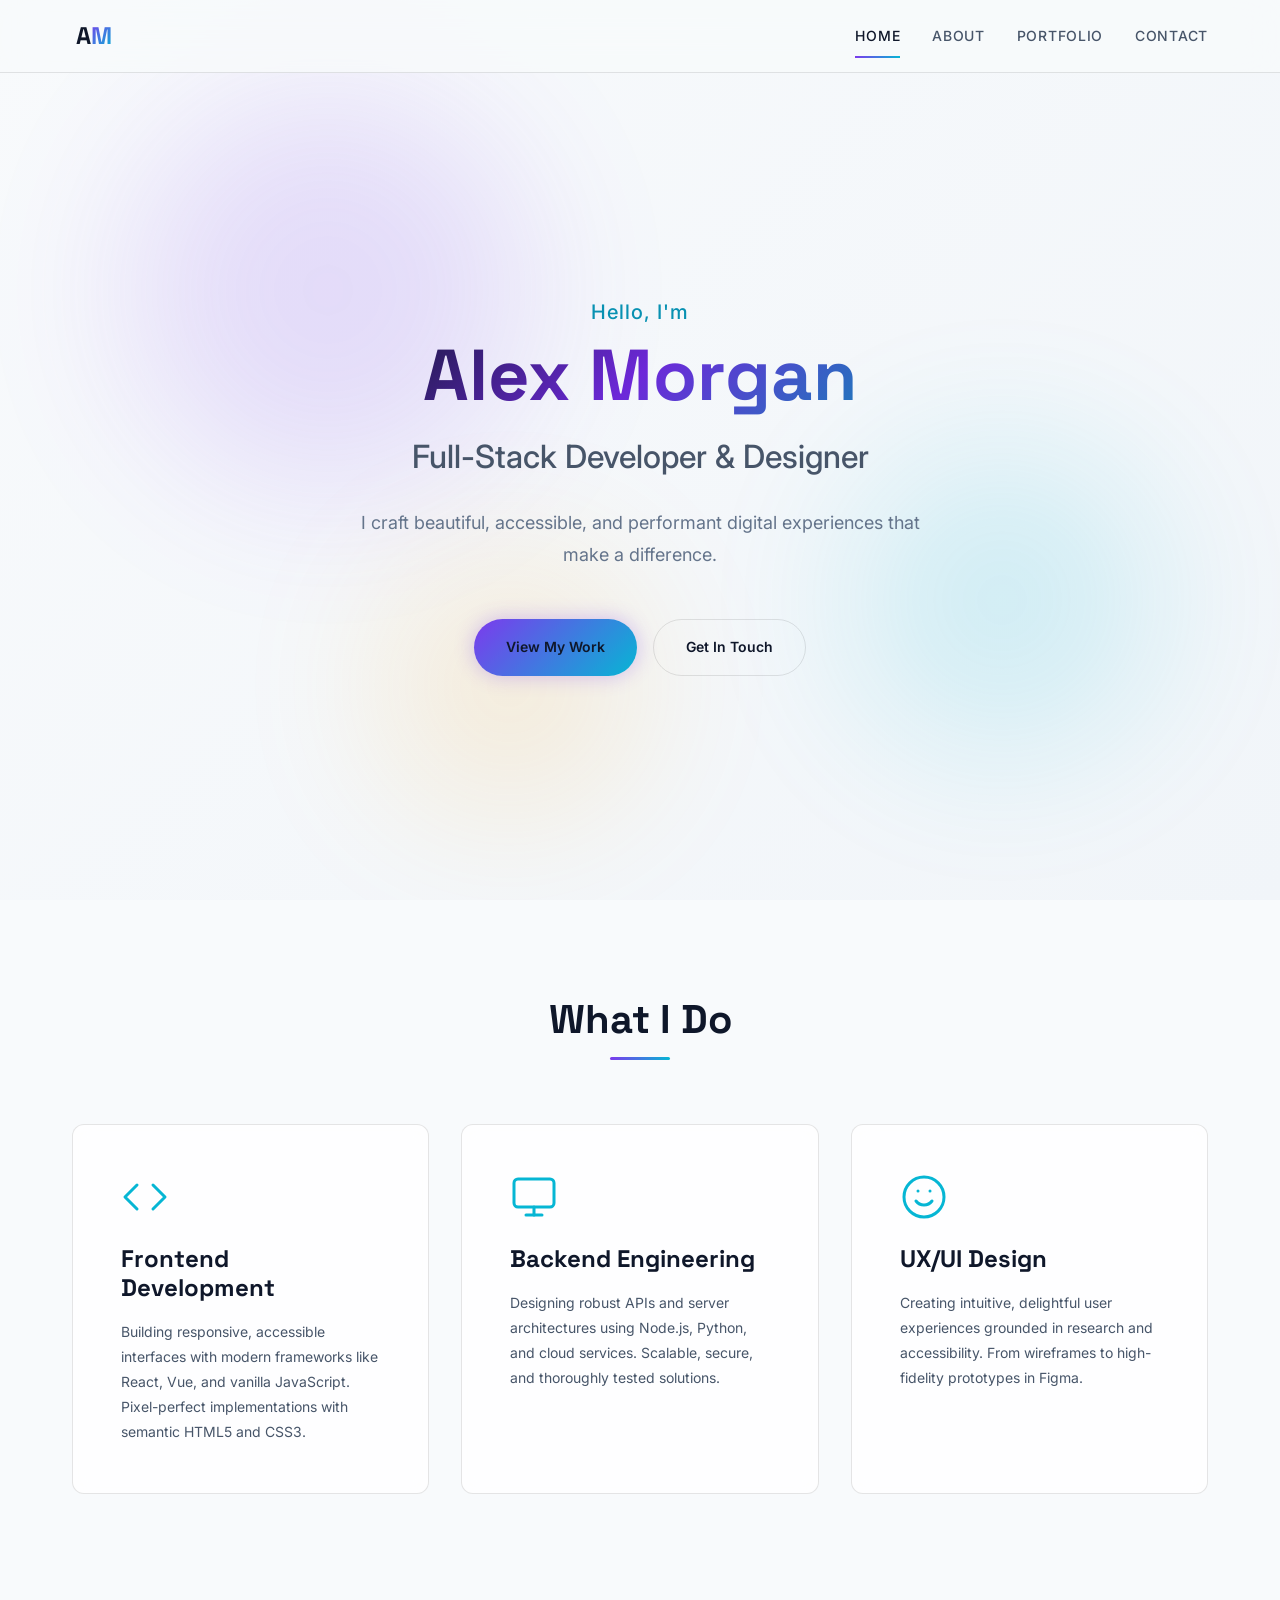
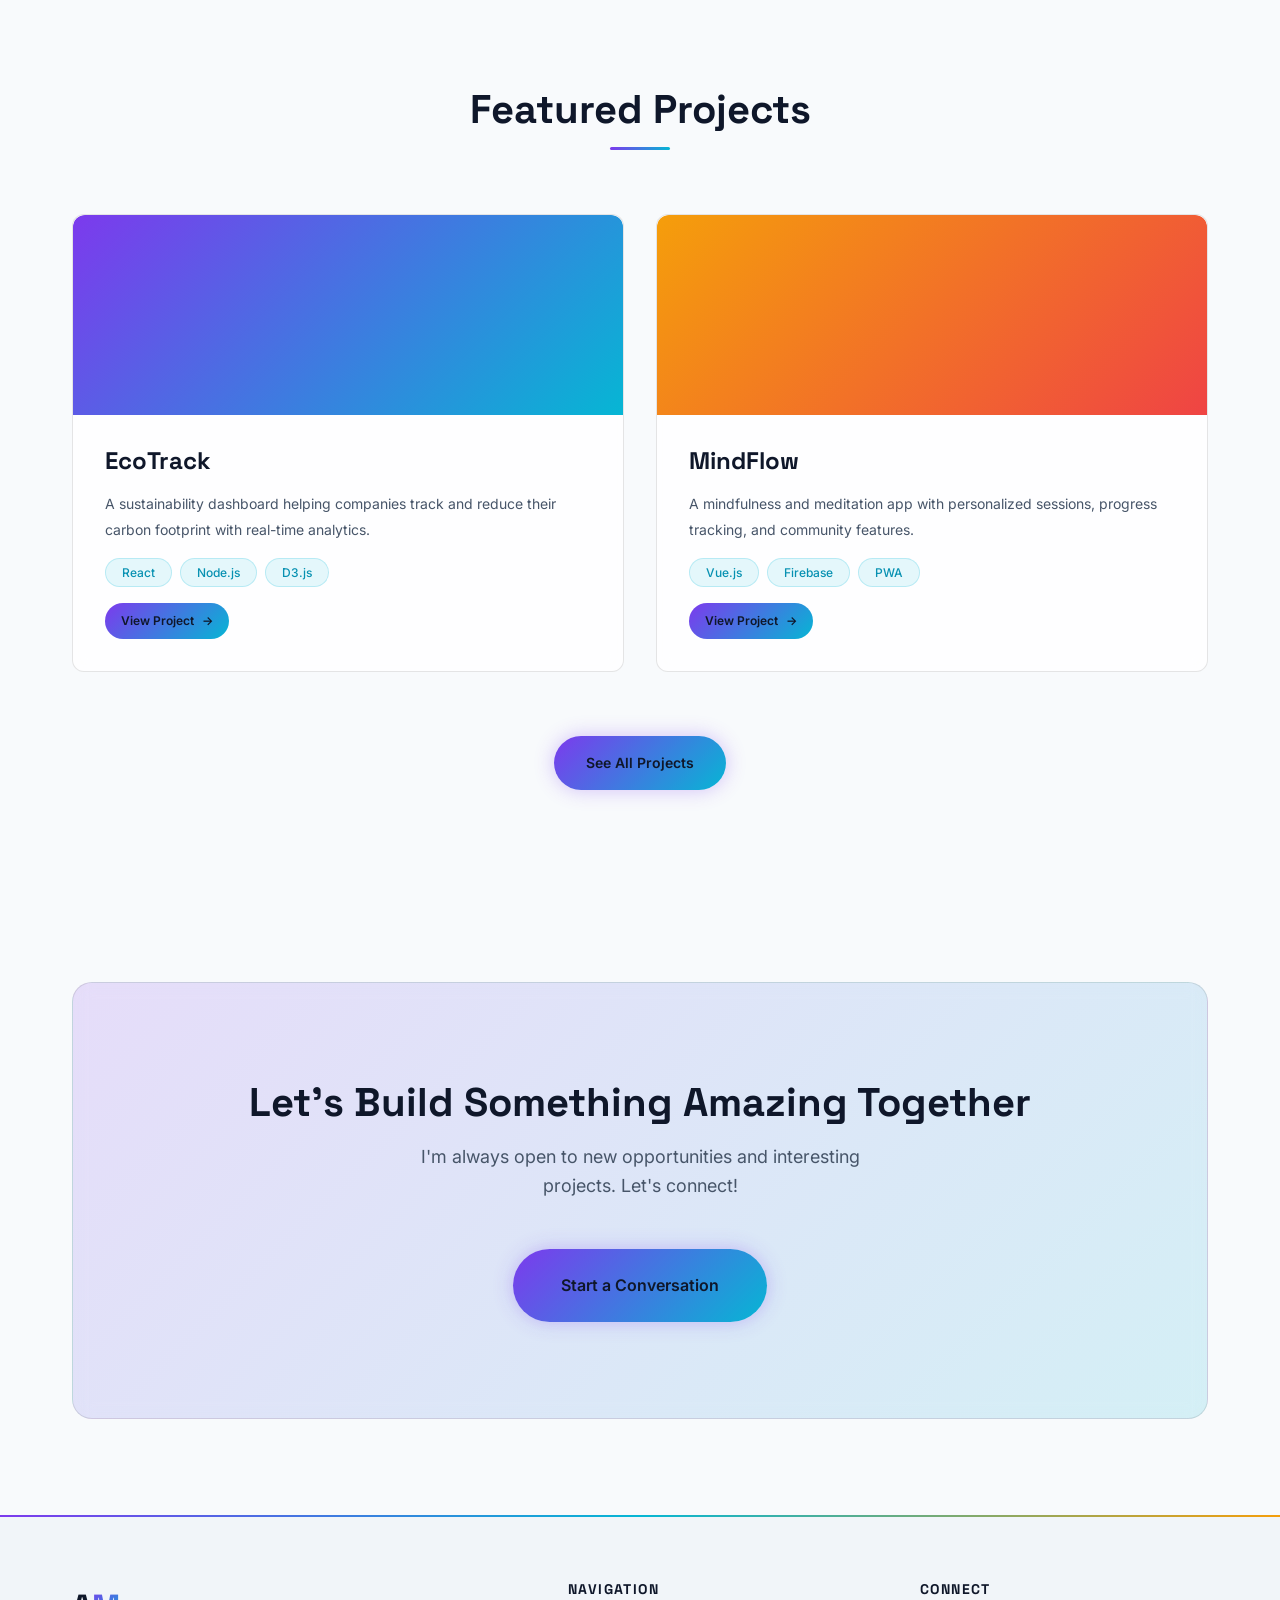
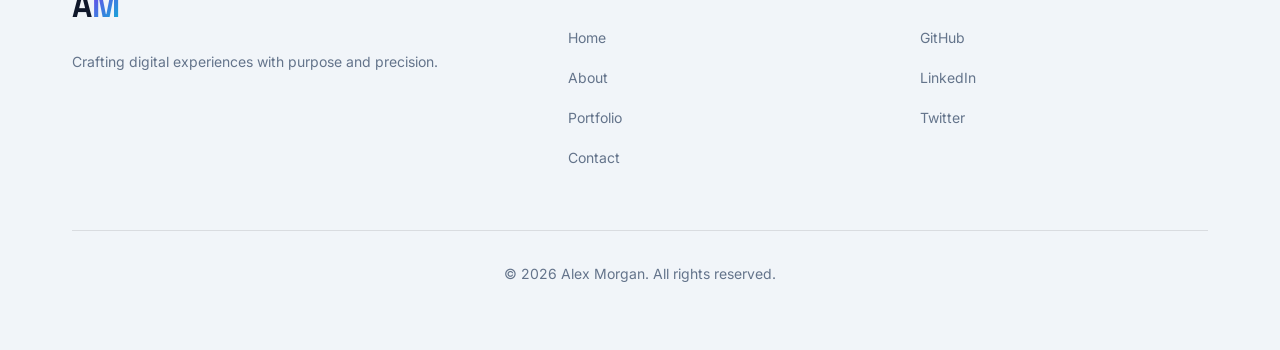
==== index.html @ b22d2638 "First commit" ====
<!DOCTYPE html>
<html lang="en">
<head>
  <meta charset="UTF-8">
  <meta name="viewport" content="width=device-width, initial-scale=1.0">
  <title>Alex Morgan | Full-Stack Developer &amp; Designer</title>
  <meta name="description" content="Portfolio of Alex Morgan, a full-stack developer and designer crafting beautiful, accessible digital experiences. View projects, skills, and get in touch.">
  <meta name="keywords" content="full-stack developer, web designer, frontend development, backend engineering, UX/UI design, React, Node.js, portfolio, accessible web development, Alex Morgan">
  <meta property="og:title" content="Alex Morgan | Full-Stack Developer &amp; Designer">
  <meta property="og:description" content="Portfolio of Alex Morgan, a full-stack developer and designer crafting beautiful, accessible digital experiences. View projects, skills, and get in touch.">
  <meta property="og:type" content="website">
  <meta property="og:url" content="https://alexmorgan.dev/">
  <meta property="og:image" content="https://alexmorgan.dev/assets/og-image.jpg">
  <meta name="twitter:card" content="summary_large_image">
  <meta name="twitter:title" content="Alex Morgan | Full-Stack Developer &amp; Designer">
  <meta name="twitter:description" content="Portfolio of Alex Morgan, a full-stack developer and designer crafting beautiful, accessible digital experiences. View projects, skills, and get in touch.">
  <meta name="twitter:image" content="https://alexmorgan.dev/assets/og-image.jpg">
  <link rel="canonical" href="https://alexmorgan.dev/">
  <meta name="theme-color" content="#0a0e27">
  <link rel="stylesheet" href="styles.css">
  <link rel="preconnect" href="https://fonts.googleapis.com">
  <link rel="preconnect" href="https://fonts.gstatic.com" crossorigin>
  <link href="https://fonts.googleapis.com/css2?family=Inter:wght@400;500;600;700&family=Space+Grotesk:wght@500;600;700&display=swap" rel="stylesheet">
</head>
<body>
  <!-- Skip Navigation Link -->
  <a href="#main-content" class="skip-link">Skip to main content</a>

  <!-- Header with Navigation -->
  <header role="banner">
    <div class="container header-inner">
      <a href="index.html" class="logo" aria-label="Alex Morgan - Home">
        <span class="logo-text">A<span class="logo-accent">M</span></span>
      </a>
      
      <!-- Mobile menu button -->
      <button class="nav-toggle" aria-expanded="false" aria-controls="primary-nav" aria-label="Toggle navigation menu">
        <span class="hamburger-line"></span>
        <span class="hamburger-line"></span>
        <span class="hamburger-line"></span>
      </button>

      <nav id="primary-nav" aria-label="Primary navigation">
        <ul class="nav-list" role="list">
          <li><a href="index.html" class="nav-link" aria-current="page">Home</a></li>
          <li><a href="about.html" class="nav-link">About</a></li>
          <li><a href="portfolio.html" class="nav-link">Portfolio</a></li>
          <li><a href="contact.html" class="nav-link">Contact</a></li>
        </ul>
      </nav>
    </div>
  </header>

  <main id="main-content">
    <!-- Hero Section -->
    <section class="hero" aria-labelledby="hero-heading">
      <div class="hero-bg">
        <div class="orb orb-1" aria-hidden="true"></div>
        <div class="orb orb-2" aria-hidden="true"></div>
        <div class="orb orb-3" aria-hidden="true"></div>
      </div>
      <div class="container hero-content">
        <p class="hero-greeting animate-on-scroll">Hello, I'm</p>
        <h1 id="hero-heading" class="hero-title animate-on-scroll">Alex Morgan</h1>
        <p class="hero-subtitle animate-on-scroll">Full-Stack Developer <span aria-hidden="true">&amp;</span><span class="visually-hidden">and</span> Designer</p>
        <p class="hero-description animate-on-scroll">I craft beautiful, accessible, and performant digital experiences that make a difference.</p>
        <div class="hero-cta animate-on-scroll">
          <a href="portfolio.html" class="btn btn-primary">View My Work</a>
          <a href="contact.html" class="btn btn-secondary">Get In Touch</a>
        </div>
      </div>
    </section>

    <!-- Featured Skills Section -->
    <section class="section section-skills" aria-labelledby="skills-heading">
      <div class="container">
        <h2 id="skills-heading" class="section-heading animate-on-scroll">What I Do</h2>
        <div class="card-grid">
          <article class="card animate-on-scroll" tabindex="0">
            <div class="card-icon" aria-hidden="true">
              <svg xmlns="http://www.w3.org/2000/svg" width="48" height="48" viewBox="0 0 24 24" fill="none" stroke="currentColor" stroke-width="1.5" stroke-linecap="round" stroke-linejoin="round" aria-hidden="true" focusable="false"><polyline points="16 18 22 12 16 6"></polyline><polyline points="8 6 2 12 8 18"></polyline></svg>
            </div>
            <h3 class="card-title">Frontend Development</h3>
            <p class="card-text">Building responsive, accessible interfaces with modern frameworks like React, Vue, and vanilla JavaScript. Pixel-perfect implementations with semantic HTML5 and CSS3.</p>
          </article>
          <article class="card animate-on-scroll" tabindex="0">
            <div class="card-icon" aria-hidden="true">
              <svg xmlns="http://www.w3.org/2000/svg" width="48" height="48" viewBox="0 0 24 24" fill="none" stroke="currentColor" stroke-width="1.5" stroke-linecap="round" stroke-linejoin="round" aria-hidden="true" focusable="false"><rect x="2" y="3" width="20" height="14" rx="2" ry="2"></rect><line x1="8" y1="21" x2="16" y2="21"></line><line x1="12" y1="17" x2="12" y2="21"></line></svg>
            </div>
            <h3 class="card-title">Backend Engineering</h3>
            <p class="card-text">Designing robust APIs and server architectures using Node.js, Python, and cloud services. Scalable, secure, and thoroughly tested solutions.</p>
          </article>
          <article class="card animate-on-scroll" tabindex="0">
            <div class="card-icon" aria-hidden="true">
              <svg xmlns="http://www.w3.org/2000/svg" width="48" height="48" viewBox="0 0 24 24" fill="none" stroke="currentColor" stroke-width="1.5" stroke-linecap="round" stroke-linejoin="round" aria-hidden="true" focusable="false"><circle cx="12" cy="12" r="10"></circle><path d="M8 14s1.5 2 4 2 4-2 4-2"></path><line x1="9" y1="9" x2="9.01" y2="9"></line><line x1="15" y1="9" x2="15.01" y2="9"></line></svg>
            </div>
            <h3 class="card-title">UX/UI Design</h3>
            <p class="card-text">Creating intuitive, delightful user experiences grounded in research and accessibility. From wireframes to high-fidelity prototypes in Figma.</p>
          </article>
        </div>
      </div>
    </section>

    <!-- Featured Projects Section -->
    <section class="section section-featured" aria-labelledby="featured-heading">
      <div class="container">
        <h2 id="featured-heading" class="section-heading animate-on-scroll">Featured Projects</h2>
        <div class="card-grid">
          <article class="card project-card animate-on-scroll">
            <div class="project-image" style="background: linear-gradient(135deg, #7c3aed 0%, #06b6d4 100%); height: 200px; border-radius: 12px 12px 0 0;" role="img" aria-label="EcoTrack application dashboard preview"></div>
            <div class="card-body">
              <h3 class="card-title">EcoTrack</h3>
              <p class="card-text">A sustainability dashboard helping companies track and reduce their carbon footprint with real-time analytics.</p>
              <div class="project-tags" aria-label="Technologies used">
                <span class="tag">React</span>
                <span class="tag">Node.js</span>
                <span class="tag">D3.js</span>
              </div>
              <a href="portfolio.html" class="btn btn-small">View Project <span aria-hidden="true">→</span></a>
            </div>
          </article>
          <article class="card project-card animate-on-scroll">
            <div class="project-image" style="background: linear-gradient(135deg, #f59e0b 0%, #ef4444 100%); height: 200px; border-radius: 12px 12px 0 0;" role="img" aria-label="MindFlow application meditation screen preview"></div>
            <div class="card-body">
              <h3 class="card-title">MindFlow</h3>
              <p class="card-text">A mindfulness and meditation app with personalized sessions, progress tracking, and community features.</p>
              <div class="project-tags" aria-label="Technologies used">
                <span class="tag">Vue.js</span>
                <span class="tag">Firebase</span>
                <span class="tag">PWA</span>
              </div>
              <a href="portfolio.html" class="btn btn-small">View Project <span aria-hidden="true">→</span></a>
            </div>
          </article>
        </div>
        <div class="section-cta animate-on-scroll">
          <a href="portfolio.html" class="btn btn-primary">See All Projects</a>
        </div>
      </div>
    </section>

    <!-- CTA Section -->
    <section class="section section-cta-block" aria-labelledby="cta-heading">
      <div class="container">
        <div class="cta-card animate-on-scroll">
          <h2 id="cta-heading">Let's Build Something Amazing Together</h2>
          <p>I'm always open to new opportunities and interesting projects. Let's connect!</p>
          <a href="contact.html" class="btn btn-primary btn-large">Start a Conversation</a>
        </div>
      </div>
    </section>
  </main>

  <!-- Footer -->
  <footer role="contentinfo">
    <div class="container footer-inner">
      <div class="footer-grid">
        <div class="footer-col">
          <p class="footer-logo">A<span class="logo-accent">M</span></p>
          <p class="footer-tagline">Crafting digital experiences with purpose and precision.</p>
        </div>
        <div class="footer-col">
          <h3 class="footer-heading">Navigation</h3>
          <nav aria-label="Footer navigation">
            <ul class="footer-links" role="list">
              <li><a href="index.html">Home</a></li>
              <li><a href="about.html">About</a></li>
              <li><a href="portfolio.html">Portfolio</a></li>
              <li><a href="contact.html">Contact</a></li>
            </ul>
          </nav>
        </div>
        <div class="footer-col">
          <h3 class="footer-heading">Connect</h3>
          <ul class="social-links" role="list">
            <li><a href="https://github.com" aria-label="GitHub profile" class="social-link">GitHub</a></li>
            <li><a href="https://linkedin.com" aria-label="LinkedIn profile" class="social-link">LinkedIn</a></li>
            <li><a href="https://twitter.com" aria-label="Twitter profile" class="social-link">Twitter</a></li>
          </ul>
        </div>
      </div>
      <div class="footer-bottom">
        <p>&copy; <time datetime="2026">2026</time> Alex Morgan. All rights reserved.</p>
      </div>
    </div>
  </footer>

  <!-- Back to Top -->
  <button class="back-to-top" aria-label="Back to top" hidden>
    <svg xmlns="http://www.w3.org/2000/svg" width="24" height="24" viewBox="0 0 24 24" fill="none" stroke="currentColor" stroke-width="2" stroke-linecap="round" stroke-linejoin="round" aria-hidden="true" focusable="false"><polyline points="18 15 12 9 6 15"></polyline></svg>
  </button>

  <!-- Live Region for Announcements -->
  <div aria-live="polite" aria-atomic="true" class="visually-hidden" id="announcer"></div>

  <script src="main.js"></script>
</body>
</html>
---- styles.css ----
/* ============================================
   DESIGN SYSTEM - CSS Custom Properties
   ============================================ */
:root {
  /* Colors */
  --color-bg-primary: #0a0e27;
  --color-bg-secondary: #0f1336;
  --color-bg-tertiary: #141940;
  --color-bg-card: rgba(255, 255, 255, 0.05);
  --color-bg-card-hover: rgba(255, 255, 255, 0.08);
  --color-border: rgba(255, 255, 255, 0.1);
  --color-border-hover: rgba(124, 58, 237, 0.5);

  --color-primary: #7c3aed;
  --color-primary-light: #a78bfa;
  --color-accent: #06b6d4;
  --color-accent-light: #22d3ee;
  --color-highlight: #f59e0b;
  --color-highlight-light: #fbbf24;
  --color-success: #10b981;
  --color-error: #ef4444;

  --color-text-primary: #f1f5f9;
  --color-text-secondary: #cbd5e1;
  --color-text-muted: #94a3b8;
  --color-text-heading: #ffffff;

  /* Typography */
  --font-body: 'Inter', -apple-system, BlinkMacSystemFont, 'Segoe UI', sans-serif;
  --font-heading: 'Space Grotesk', 'Inter', sans-serif;

  --fs-xs: 0.75rem;
  --fs-sm: 0.875rem;
  --fs-base: 1rem;
  --fs-md: 1.125rem;
  --fs-lg: 1.25rem;
  --fs-xl: 1.5rem;
  --fs-2xl: 2rem;
  --fs-3xl: 2.5rem;
  --fs-4xl: 3.5rem;
  --fs-5xl: 4.5rem;

  --fw-regular: 400;
  --fw-medium: 500;
  --fw-semibold: 600;
  --fw-bold: 700;

  --lh-tight: 1.2;
  --lh-normal: 1.6;
  --lh-relaxed: 1.8;

  /* Spacing */
  --space-xs: 0.25rem;
  --space-sm: 0.5rem;
  --space-md: 1rem;
  --space-lg: 1.5rem;
  --space-xl: 2rem;
  --space-2xl: 3rem;
  --space-3xl: 4rem;
  --space-4xl: 6rem;

  /* Border Radius */
  --radius-sm: 6px;
  --radius-md: 12px;
  --radius-lg: 20px;
  --radius-full: 9999px;

  /* Shadows */
  --shadow-sm: 0 2px 8px rgba(0, 0, 0, 0.2);
  --shadow-md: 0 4px 16px rgba(0, 0, 0, 0.3);
  --shadow-lg: 0 8px 32px rgba(0, 0, 0, 0.4);
  --shadow-glow-primary: 0 0 20px rgba(124, 58, 237, 0.3);
  --shadow-glow-accent: 0 0 20px rgba(6, 182, 212, 0.3);

  /* Transitions */
  --transition-fast: 150ms ease;
  --transition-base: 300ms ease;
  --transition-slow: 500ms ease;

  /* Z-index */
  --z-header: 100;
  --z-overlay: 200;
  --z-modal: 300;
  --z-skip: 9999;
}

/* ============================================
   RESET & BASE
   ============================================ */
*,
*::before,
*::after {
  box-sizing: border-box;
  margin: 0;
  padding: 0;
}

html {
  scroll-behavior: smooth;
  -webkit-text-size-adjust: 100%;
  font-size: 16px;
}

body {
  font-family: var(--font-body);
  font-size: var(--fs-base);
  font-weight: var(--fw-regular);
  line-height: var(--lh-normal);
  color: var(--color-text-primary);
  background-color: var(--color-bg-primary);
  -webkit-font-smoothing: antialiased;
  -moz-osx-font-smoothing: grayscale;
  overflow-x: hidden;
}

::selection {
  background-color: var(--color-primary);
  color: var(--color-text-heading);
}

img,
svg {
  display: block;
  max-width: 100%;
}

a {
  color: var(--color-accent-light);
  text-decoration: none;
  transition: color var(--transition-fast);
}

a:hover {
  color: var(--color-primary-light);
}

ul,
ol {
  list-style: none;
}

h1, h2, h3, h4, h5, h6 {
  font-family: var(--font-heading);
  font-weight: var(--fw-bold);
  line-height: var(--lh-tight);
  color: var(--color-text-heading);
}

/* ============================================
   SKIP LINK
   ============================================ */
.skip-link {
  position: absolute;
  top: -100%;
  left: 50%;
  transform: translateX(-50%);
  z-index: var(--z-skip);
  padding: var(--space-sm) var(--space-lg);
  background: var(--color-primary);
  color: var(--color-text-heading);
  font-weight: var(--fw-semibold);
  font-size: var(--fs-sm);
  border-radius: var(--radius-full);
  text-decoration: none;
  transition: top var(--transition-fast);
  white-space: nowrap;
}

.skip-link:focus {
  top: var(--space-md);
  outline: 3px solid var(--color-accent);
  outline-offset: 2px;
}

/* ============================================
   LAYOUT
   ============================================ */
.container {
  max-width: 1200px;
  margin: 0 auto;
  padding: 0 var(--space-xl);
}

/* ============================================
   HEADER & NAVIGATION
   ============================================ */
header[role="banner"] {
  position: fixed;
  top: 0;
  left: 0;
  right: 0;
  z-index: var(--z-header);
  background: rgba(10, 14, 39, 0.8);
  backdrop-filter: blur(20px);
  -webkit-backdrop-filter: blur(20px);
  border-bottom: 1px solid var(--color-border);
  transition: background var(--transition-base);
}

.header-inner {
  display: flex;
  align-items: center;
  justify-content: space-between;
  height: 72px;
}

.logo {
  text-decoration: none;
  min-width: 44px;
  min-height: 44px;
  display: flex;
  align-items: center;
  justify-content: center;
}

.logo-text {
  font-family: var(--font-heading);
  font-size: var(--fs-xl);
  font-weight: var(--fw-bold);
  color: var(--color-text-heading);
}

.logo-accent {
  background: linear-gradient(135deg, var(--color-primary), var(--color-accent));
  -webkit-background-clip: text;
  -webkit-text-fill-color: transparent;
  background-clip: text;
}

.nav-list {
  display: flex;
  gap: var(--space-xl);
  align-items: center;
}

.nav-link {
  position: relative;
  color: var(--color-text-secondary);
  font-weight: var(--fw-medium);
  font-size: var(--fs-sm);
  text-transform: uppercase;
  letter-spacing: 0.05em;
  padding: var(--space-sm) 0;
  text-decoration: none;
  transition: color var(--transition-fast);
  min-height: 44px;
  display: flex;
  align-items: center;
}

.nav-link::after {
  content: '';
  position: absolute;
  bottom: 0;
  left: 0;
  width: 0;
  height: 2px;
  background: linear-gradient(90deg, var(--color-primary), var(--color-accent));
  transition: width var(--transition-base);
}

.nav-link:hover,
.nav-link:focus-visible {
  color: var(--color-text-heading);
}

.nav-link:hover::after,
.nav-link:focus-visible::after {
  width: 100%;
}

.nav-link[aria-current="page"] {
  color: var(--color-text-heading);
}

.nav-link[aria-current="page"]::after {
  width: 100%;
  background: linear-gradient(90deg, var(--color-primary), var(--color-accent));
}

/* Mobile Navigation */
.nav-toggle {
  display: none;
  flex-direction: column;
  justify-content: center;
  align-items: center;
  gap: 5px;
  width: 44px;
  height: 44px;
  background: transparent;
  border: none;
  cursor: pointer;
  padding: var(--space-sm);
  z-index: calc(var(--z-overlay) + 1);
}

.hamburger-line {
  display: block;
  width: 24px;
  height: 2px;
  background-color: var(--color-text-primary);
  border-radius: var(--radius-full);
  transition: transform var(--transition-base), opacity var(--transition-fast);
}

.nav-toggle[aria-expanded="true"] .hamburger-line:nth-child(1) {
  transform: rotate(45deg) translate(5px, 5px);
}

.nav-toggle[aria-expanded="true"] .hamburger-line:nth-child(2) {
  opacity: 0;
}

.nav-toggle[aria-expanded="true"] .hamburger-line:nth-child(3) {
  transform: rotate(-45deg) translate(5px, -5px);
}

/* ============================================
   HERO SECTION
   ============================================ */
.hero {
  position: relative;
  min-height: 100vh;
  display: flex;
  align-items: center;
  justify-content: center;
  overflow: hidden;
  padding-top: 72px;
}

.hero-bg {
  position: absolute;
  top: 0;
  left: 0;
  right: 0;
  bottom: 0;
  background: linear-gradient(135deg, var(--color-bg-primary) 0%, var(--color-bg-secondary) 50%, var(--color-bg-tertiary) 100%);
  z-index: 0;
}

.orb {
  position: absolute;
  border-radius: 50%;
  filter: blur(80px);
  opacity: 0.4;
}

.orb-1 {
  width: 400px;
  height: 400px;
  background: var(--color-primary);
  top: 10%;
  left: 10%;
  animation: floatOrb 8s ease-in-out infinite;
}

.orb-2 {
  width: 300px;
  height: 300px;
  background: var(--color-accent);
  top: 50%;
  right: 10%;
  animation: floatOrb 10s ease-in-out infinite 2s;
}

.orb-3 {
  width: 250px;
  height: 250px;
  background: var(--color-highlight);
  bottom: 10%;
  left: 30%;
  animation: floatOrb 12s ease-in-out infinite 4s;
}

@keyframes floatOrb {
  0%, 100% { transform: translate(0, 0) scale(1); }
  25% { transform: translate(30px, -30px) scale(1.05); }
  50% { transform: translate(-20px, 20px) scale(0.95); }
  75% { transform: translate(20px, 10px) scale(1.02); }
}

.hero-content {
  position: relative;
  z-index: 1;
  text-align: center;
  max-width: 800px;
  margin: 0 auto;
}

.hero-greeting {
  font-size: var(--fs-lg);
  color: var(--color-accent-light);
  font-weight: var(--fw-medium);
  margin-bottom: var(--space-sm);
  letter-spacing: 0.05em;
}

.hero-title {
  font-size: var(--fs-5xl);
  font-weight: var(--fw-bold);
  background: linear-gradient(135deg, var(--color-text-heading) 0%, var(--color-primary-light) 50%, var(--color-accent-light) 100%);
  -webkit-background-clip: text;
  -webkit-text-fill-color: transparent;
  background-clip: text;
  margin-bottom: var(--space-md);
  line-height: 1.1;
}

.hero-subtitle {
  font-size: var(--fs-2xl);
  color: var(--color-text-secondary);
  font-weight: var(--fw-medium);
  margin-bottom: var(--space-lg);
}

.hero-description {
  font-size: var(--fs-md);
  color: var(--color-text-muted);
  max-width: 600px;
  margin: 0 auto var(--space-2xl);
  line-height: var(--lh-relaxed);
}

.hero-cta {
  display: flex;
  gap: var(--space-md);
  justify-content: center;
  flex-wrap: wrap;
}

/* ============================================
   BUTTONS
   ============================================ */
.btn {
  display: inline-flex;
  align-items: center;
  justify-content: center;
  gap: var(--space-sm);
  padding: var(--space-md) var(--space-xl);
  font-family: var(--font-body);
  font-size: var(--fs-sm);
  font-weight: var(--fw-semibold);
  text-decoration: none;
  border: none;
  border-radius: var(--radius-full);
  cursor: pointer;
  transition: all var(--transition-base);
  min-height: 44px;
  min-width: 44px;
  white-space: nowrap;
}

.btn-primary {
  background: linear-gradient(135deg, var(--color-primary), var(--color-accent));
  color: var(--color-text-heading);
  box-shadow: var(--shadow-glow-primary);
}

.btn-primary:hover {
  transform: translateY(-2px);
  box-shadow: 0 0 30px rgba(124, 58, 237, 0.5);
  color: var(--color-text-heading);
}

.btn-secondary {
  background: transparent;
  color: var(--color-text-heading);
  border: 1px solid var(--color-border);
}

.btn-secondary:hover {
  border-color: var(--color-primary);
  background: rgba(124, 58, 237, 0.1);
  color: var(--color-text-heading);
}

.btn-small {
  padding: var(--space-sm) var(--space-md);
  font-size: var(--fs-xs);
  min-height: 36px;
  background: linear-gradient(135deg, var(--color-primary), var(--color-accent));
  color: var(--color-text-heading);
}

.btn-small:hover {
  transform: translateY(-1px);
  box-shadow: var(--shadow-glow-primary);
  color: var(--color-text-heading);
}

.btn-outline {
  background: transparent;
  border: 1px solid var(--color-border);
}

.btn-outline:hover {
  border-color: var(--color-primary);
  background: rgba(124, 58, 237, 0.1);
}

.btn-large {
  padding: var(--space-lg) var(--space-2xl);
  font-size: var(--fs-base);
}

/* ============================================
   SECTIONS
   ============================================ */
.section {
  padding: var(--space-4xl) 0;
}

.section-alt {
  background-color: var(--color-bg-secondary);
}

.section-heading {
  font-size: var(--fs-3xl);
  text-align: center;
  margin-bottom: var(--space-3xl);
  position: relative;
  padding-bottom: var(--space-md);
}

.section-heading::after {
  content: '';
  position: absolute;
  bottom: 0;
  left: 50%;
  transform: translateX(-50%);
  width: 60px;
  height: 3px;
  background: linear-gradient(90deg, var(--color-primary), var(--color-accent));
  border-radius: var(--radius-full);
}

.section-cta {
  text-align: center;
  margin-top: var(--space-3xl);
}

/* Page Hero (inner pages) */
.page-hero {
  padding: calc(72px + var(--space-4xl)) 0 var(--space-3xl);
  background: linear-gradient(135deg, var(--color-bg-primary), var(--color-bg-secondary));
  text-align: center;
}

.page-title {
  font-size: var(--fs-4xl);
  margin-bottom: var(--space-md);
  background: linear-gradient(135deg, var(--color-text-heading), var(--color-primary-light));
  -webkit-background-clip: text;
  -webkit-text-fill-color: transparent;
  background-clip: text;
}

.page-subtitle {
  font-size: var(--fs-lg);
  color: var(--color-text-muted);
  font-weight: var(--fw-medium);
}

/* ============================================
   CARDS
   ============================================ */
.card-grid {
  display: grid;
  grid-template-columns: repeat(auto-fit, minmax(320px, 1fr));
  gap: var(--space-xl);
}

.card {
  background: var(--color-bg-card);
  border: 1px solid var(--color-border);
  border-radius: var(--radius-md);
  padding: var(--space-2xl);
  backdrop-filter: blur(10px);
  -webkit-backdrop-filter: blur(10px);
  transition: all var(--transition-base);
}

.card:hover,
.card:focus-visible {
  transform: translateY(-8px);
  border-color: var(--color-border-hover);
  box-shadow: var(--shadow-glow-primary);
  background: var(--color-bg-card-hover);
}

.card-icon {
  color: var(--color-accent);
  margin-bottom: var(--space-lg);
}

.card-title {
  font-size: var(--fs-xl);
  margin-bottom: var(--space-md);
  color: var(--color-text-heading);
}

.card-text {
  color: var(--color-text-secondary);
  line-height: var(--lh-relaxed);
  font-size: var(--fs-sm);
}

/* Project Cards */
.project-card {
  padding: 0;
  overflow: hidden;
}

.project-card .card-body {
  padding: var(--space-xl);
}

.project-image {
  width: 100%;
  transition: transform var(--transition-slow);
}

.project-card:hover .project-image {
  transform: scale(1.05);
}

.project-tags {
  display: flex;
  flex-wrap: wrap;
  gap: var(--space-sm);
  margin: var(--space-md) 0;
}

.tag {
  display: inline-block;
  padding: var(--space-xs) var(--space-md);
  font-size: var(--fs-xs);
  font-weight: var(--fw-medium);
  color: var(--color-accent-light);
  background: rgba(6, 182, 212, 0.1);
  border: 1px solid rgba(6, 182, 212, 0.2);
  border-radius: var(--radius-full);
}

.project-links {
  display: flex;
  gap: var(--space-sm);
  margin-top: var(--space-md);
  flex-wrap: wrap;
}

/* ============================================
   SKILLS SECTION
   ============================================ */
.skills-grid {
  display: grid;
  grid-template-columns: repeat(auto-fit, minmax(280px, 1fr));
  gap: var(--space-xl);
}

.skill-category {
  background: var(--color-bg-card);
  border: 1px solid var(--color-border);
  border-radius: var(--radius-md);
  padding: var(--space-2xl);
  backdrop-filter: blur(10px);
}

.skill-category-title {
  font-size: var(--fs-lg);
  color: var(--color-accent-light);
  margin-bottom: var(--space-lg);
  padding-bottom: var(--space-sm);
  border-bottom: 2px solid var(--color-border);
}

.skill-list {
  display: flex;
  flex-wrap: wrap;
  gap: var(--space-sm);
}

.skill-tag {
  display: inline-block;
  padding: var(--space-sm) var(--space-md);
  font-size: var(--fs-sm);
  font-weight: var(--fw-medium);
  color: var(--color-text-primary);
  background: rgba(124, 58, 237, 0.1);
  border: 1px solid rgba(124, 58, 237, 0.2);
  border-radius: var(--radius-sm);
  transition: all var(--transition-fast);
}

.skill-tag:hover {
  background: rgba(124, 58, 237, 0.2);
  border-color: var(--color-primary);
  transform: translateY(-2px);
}

/* ============================================
   TIMELINE
   ============================================ */
.timeline {
  position: relative;
  max-width: 800px;
  margin: 0 auto;
  padding-left: var(--space-3xl);
}

.timeline::before {
  content: '';
  position: absolute;
  left: 15px;
  top: 0;
  bottom: 0;
  width: 2px;
  background: linear-gradient(180deg, var(--color-primary), var(--color-accent));
}

.timeline-item {
  position: relative;
  margin-bottom: var(--space-2xl);
}

.timeline-item:last-child {
  margin-bottom: 0;
}

.timeline-marker {
  position: absolute;
  left: calc(-1 * var(--space-3xl) + 8px);
  top: var(--space-xl);
  width: 16px;
  height: 16px;
  border-radius: 50%;
  background: var(--color-primary);
  border: 3px solid var(--color-bg-primary);
  box-shadow: 0 0 0 3px var(--color-primary);
}

.timeline-content {
  padding: var(--space-xl);
}

.timeline-title {
  font-size: var(--fs-lg);
  margin-bottom: var(--space-xs);
}

.timeline-company {
  color: var(--color-accent-light);
  font-weight: var(--fw-medium);
  font-size: var(--fs-sm);
  margin-bottom: var(--space-sm);
}

.timeline-date {
  display: inline-block;
  font-size: var(--fs-xs);
  color: var(--color-text-muted);
  margin-bottom: var(--space-md);
  padding: var(--space-xs) var(--space-md);
  background: rgba(124, 58, 237, 0.1);
  border-radius: var(--radius-full);
}

.timeline-desc {
  color: var(--color-text-secondary);
  font-size: var(--fs-sm);
  line-height: var(--lh-relaxed);
}

/* ============================================
   BIO LAYOUT
   ============================================ */
.bio-layout {
  display: grid;
  grid-template-columns: 1fr 1.5fr;
  gap: var(--space-3xl);
  align-items: start;
}

.bio-image-wrapper {
  position: relative;
}

.bio-image {
  box-shadow: var(--shadow-lg);
}

.bio-text {
  font-size: var(--fs-md);
  color: var(--color-text-secondary);
  line-height: var(--lh-relaxed);
  margin-bottom: var(--space-lg);
}

.bio-text:last-child {
  margin-bottom: 0;
}

/* ============================================
   PORTFOLIO FILTER
   ============================================ */
.filter-bar {
  display: flex;
  justify-content: center;
  gap: var(--space-sm);
  margin-bottom: var(--space-3xl);
  flex-wrap: wrap;
}

.filter-btn {
  padding: var(--space-sm) var(--space-xl);
  font-family: var(--font-body);
  font-size: var(--fs-sm);
  font-weight: var(--fw-medium);
  color: var(--color-text-secondary);
  background: transparent;
  border: 1px solid var(--color-border);
  border-radius: var(--radius-full);
  cursor: pointer;
  transition: all var(--transition-fast);
  min-height: 44px;
}

.filter-btn:hover,
.filter-btn:focus-visible {
  border-color: var(--color-primary);
  color: var(--color-text-heading);
}

.filter-btn.active,
.filter-btn[aria-pressed="true"] {
  background: linear-gradient(135deg, var(--color-primary), var(--color-accent));
  color: var(--color-text-heading);
  border-color: transparent;
}

.portfolio-grid {
  display: grid;
  grid-template-columns: repeat(auto-fit, minmax(340px, 1fr));
  gap: var(--space-xl);
}

.project-card.hidden {
  display: none;
}

/* ============================================
   CTA BLOCK
   ============================================ */
.section-cta-block {
  padding: var(--space-4xl) 0;
}

.cta-card {
  text-align: center;
  padding: var(--space-4xl) var(--space-2xl);
  background: linear-gradient(135deg, rgba(124, 58, 237, 0.15), rgba(6, 182, 212, 0.15));
  border: 1px solid var(--color-border);
  border-radius: var(--radius-lg);
  backdrop-filter: blur(10px);
}

.cta-card h2 {
  font-size: var(--fs-3xl);
  margin-bottom: var(--space-md);
}

.cta-card p {
  color: var(--color-text-secondary);
  font-size: var(--fs-md);
  margin-bottom: var(--space-2xl);
  max-width: 500px;
  margin-left: auto;
  margin-right: auto;
}

/* ============================================
   CONTACT FORM
   ============================================ */
.contact-layout {
  display: grid;
  grid-template-columns: 1fr 1.5fr;
  gap: var(--space-3xl);
  align-items: start;
}

.contact-info {
  padding: var(--space-2xl);
  background: var(--color-bg-card);
  border: 1px solid var(--color-border);
  border-radius: var(--radius-md);
  backdrop-filter: blur(10px);
}

.contact-info-heading {
  font-size: var(--fs-xl);
  margin-bottom: var(--space-md);
}

.contact-info-text {
  color: var(--color-text-secondary);
  font-size: var(--fs-sm);
  line-height: var(--lh-relaxed);
  margin-bottom: var(--space-xl);
}

.contact-details {
  font-style: normal;
  margin-bottom: var(--space-xl);
}

.contact-item {
  display: flex;
  align-items: center;
  gap: var(--space-md);
  margin-bottom: var(--space-md);
  color: var(--color-text-secondary);
  font-size: var(--fs-sm);
}

.contact-item svg {
  flex-shrink: 0;
  color: var(--color-accent);
}

.contact-item a {
  color: var(--color-accent-light);
}

.contact-item a:hover {
  color: var(--color-primary-light);
}

.contact-social-heading {
  font-size: var(--fs-base);
  margin-bottom: var(--space-md);
  color: var(--color-text-heading);
}

.contact-form-wrapper {
  padding: var(--space-2xl);
  background: var(--color-bg-card);
  border: 1px solid var(--color-border);
  border-radius: var(--radius-md);
  backdrop-filter: blur(10px);
}

.form-group {
  margin-bottom: var(--space-xl);
}

.form-label {
  display: block;
  font-size: var(--fs-sm);
  font-weight: var(--fw-semibold);
  color: var(--color-text-primary);
  margin-bottom: var(--space-sm);
}

.required-indicator {
  color: var(--color-error);
}

.form-input {
  width: 100%;
  padding: var(--space-md);
  font-family: var(--font-body);
  font-size: var(--fs-base);
  color: var(--color-text-primary);
  background: rgba(255, 255, 255, 0.03);
  border: 1px solid var(--color-border);
  border-radius: var(--radius-sm);
  transition: border-color var(--transition-fast), box-shadow var(--transition-fast);
  min-height: 44px;
}

.form-input::placeholder {
  color: var(--color-text-muted);
}

.form-input:focus {
  outline: none;
  border-color: var(--color-primary);
  box-shadow: 0 0 0 3px rgba(124, 58, 237, 0.2);
}

.form-input[aria-invalid="true"] {
  border-color: var(--color-error);
  box-shadow: 0 0 0 3px rgba(239, 68, 68, 0.2);
}

.form-select {
  appearance: none;
  background-image: url("data:image/svg+xml,%3Csvg xmlns='http://www.w3.org/2000/svg' width='12' height='12' viewBox='0 0 24 24' fill='none' stroke='%2394a3b8' stroke-width='2'%3E%3Cpolyline points='6 9 12 15 18 9'/%3E%3C/svg%3E");
  background-repeat: no-repeat;
  background-position: right var(--space-md) center;
  padding-right: var(--space-3xl);
  cursor: pointer;
}

.form-textarea {
  resize: vertical;
  min-height: 150px;
}

.form-hint {
  font-size: var(--fs-xs);
  color: var(--color-text-muted);
  margin-top: var(--space-xs);
}

.error-message {
  font-size: var(--fs-xs);
  color: var(--color-error);
  margin-top: var(--space-xs);
  min-height: 1.2em;
}

.error-message:empty {
  display: none;
}

.form-status {
  margin-bottom: var(--space-lg);
}

.form-status.success {
  padding: var(--space-md);
  background: rgba(16, 185, 129, 0.1);
  border: 1px solid var(--color-success);
  border-radius: var(--radius-sm);
  color: var(--color-success);
  text-align: center;
  font-weight: var(--fw-medium);
}

.form-status.error {
  padding: var(--space-md);
  background: rgba(239, 68, 68, 0.1);
  border: 1px solid var(--color-error);
  border-radius: var(--radius-sm);
  color: var(--color-error);
  text-align: center;
  font-weight: var(--fw-medium);
}

.btn-submit {
  width: 100%;
  position: relative;
}

.btn-loading {
  display: inline-flex;
  align-items: center;
  gap: var(--space-sm);
}

.spinner {
  animation: spin 1s linear infinite;
}

@keyframes spin {
  from { transform: rotate(0deg); }
  to { transform: rotate(360deg); }
}

.btn-submit.loading .btn-text {
  display: none;
}

.btn-submit.loading .btn-loading {
  display: inline-flex !important;
}

/* ============================================
   FOOTER
   ============================================ */
footer[role="contentinfo"] {
  border-top: 2px solid transparent;
  border-image: linear-gradient(90deg, var(--color-primary), var(--color-accent), var(--color-highlight)) 1;
  background-color: var(--color-bg-secondary);
  padding: var(--space-3xl) 0;
}

.footer-grid {
  display: grid;
  grid-template-columns: 1.5fr 1fr 1fr;
  gap: var(--space-3xl);
  margin-bottom: var(--space-2xl);
}

.footer-logo {
  font-family: var(--font-heading);
  font-size: var(--fs-2xl);
  font-weight: var(--fw-bold);
  color: var(--color-text-heading);
  margin-bottom: var(--space-md);
}

.footer-tagline {
  color: var(--color-text-muted);
  font-size: var(--fs-sm);
  line-height: var(--lh-relaxed);
}

.footer-heading {
  font-size: var(--fs-sm);
  text-transform: uppercase;
  letter-spacing: 0.1em;
  color: var(--color-text-heading);
  margin-bottom: var(--space-lg);
}

.footer-links li {
  margin-bottom: var(--space-sm);
}

.footer-links a {
  color: var(--color-text-muted);
  font-size: var(--fs-sm);
  transition: color var(--transition-fast);
  display: inline-block;
  min-height: 32px;
  line-height: 32px;
}

.footer-links a:hover {
  color: var(--color-accent-light);
}

.social-links {
  display: flex;
  flex-direction: column;
  gap: var(--space-sm);
}

.social-link {
  color: var(--color-text-muted);
  font-size: var(--fs-sm);
  transition: color var(--transition-fast);
  display: inline-block;
  min-height: 32px;
  line-height: 32px;
}

.social-link:hover {
  color: var(--color-accent-light);
}

.footer-bottom {
  padding-top: var(--space-xl);
  border-top: 1px solid var(--color-border);
  text-align: center;
}

.footer-bottom p {
  color: var(--color-text-muted);
  font-size: var(--fs-sm);
}

/* ============================================
   BACK TO TOP
   ============================================ */
.back-to-top {
  position: fixed;
  bottom: var(--space-xl);
  right: var(--space-xl);
  width: 48px;
  height: 48px;
  display: flex;
  align-items: center;
  justify-content: center;
  background: linear-gradient(135deg, var(--color-primary), var(--color-accent));
  color: var(--color-text-heading);
  border: none;
  border-radius: 50%;
  cursor: pointer;
  box-shadow: var(--shadow-md);
  transition: all var(--transition-base);
  z-index: 50;
}

.back-to-top:hover {
  transform: translateY(-3px);
  box-shadow: var(--shadow-glow-primary);
}

.back-to-top[hidden] {
  display: none;
}

/* ============================================
   UTILITIES
   ============================================ */
.visually-hidden {
  position: absolute;
  width: 1px;
  height: 1px;
  padding: 0;
  margin: -1px;
  overflow: hidden;
  clip: rect(0, 0, 0, 0);
  white-space: nowrap;
  border-width: 0;
}

/* Scroll Animations */
.animate-on-scroll {
  opacity: 0;
  transform: translateY(30px);
  transition: opacity var(--transition-slow), transform var(--transition-slow);
}

.animate-on-scroll.is-visible {
  opacity: 1;
  transform: translateY(0);
}

/* ============================================
   FOCUS INDICATORS (Accessibility)
   ============================================ */
a:focus-visible,
button:focus-visible,
input:focus-visible,
select:focus-visible,
textarea:focus-visible,
[tabindex]:focus-visible {
  outline: 3px solid var(--color-accent);
  outline-offset: 2px;
}

/* ============================================
   ACCESSIBILITY - Reduced Motion
   ============================================ */
@media (prefers-reduced-motion: reduce) {
  *,
  *::before,
  *::after {
    animation-duration: 0.01ms !important;
    animation-iteration-count: 1 !important;
    transition-duration: 0.01ms !important;
    scroll-behavior: auto !important;
  }

  .animate-on-scroll {
    opacity: 1;
    transform: none;
  }

  .orb {
    animation: none;
  }
}

/* ============================================
   ACCESSIBILITY - Light Mode
   ============================================ */
@media (prefers-color-scheme: light) {
  :root {
    --color-bg-primary: #f8fafc;
    --color-bg-secondary: #f1f5f9;
    --color-bg-tertiary: #e2e8f0;
    --color-bg-card: rgba(255, 255, 255, 0.8);
    --color-bg-card-hover: rgba(255, 255, 255, 0.95);
    --color-border: rgba(0, 0, 0, 0.1);
    --color-border-hover: rgba(124, 58, 237, 0.4);

    --color-text-primary: #1e293b;
    --color-text-secondary: #475569;
    --color-text-muted: #64748b;
    --color-text-heading: #0f172a;

    --color-accent-light: #0891b2;
    --color-primary-light: #6d28d9;

    --shadow-sm: 0 2px 8px rgba(0, 0, 0, 0.08);
    --shadow-md: 0 4px 16px rgba(0, 0, 0, 0.1);
    --shadow-lg: 0 8px 32px rgba(0, 0, 0, 0.12);
  }

  header[role="banner"] {
    background: rgba(248, 250, 252, 0.8);
  }

  .hamburger-line {
    background-color: var(--color-text-primary);
  }

  .form-input {
    background: rgba(0, 0, 0, 0.02);
  }

  .hero-bg {
    background: linear-gradient(135deg, var(--color-bg-primary), var(--color-bg-secondary));
  }

  .orb {
    opacity: 0.15;
  }

  footer[role="contentinfo"] {
    background-color: var(--color-bg-secondary);
  }

  .timeline-marker {
    border-color: var(--color-bg-primary);
  }
}

/* ============================================
   ACCESSIBILITY - High Contrast
   ============================================ */
@media (prefers-contrast: more) {
  :root {
    --color-border: rgba(255, 255, 255, 0.3);
    --color-text-primary: #ffffff;
    --color-text-secondary: #e2e8f0;
    --color-text-muted: #cbd5e1;
  }

  .card,
  .skill-category,
  .contact-info,
  .contact-form-wrapper {
    border-width: 2px;
  }

  a:focus-visible,
  button:focus-visible,
  input:focus-visible,
  select:focus-visible,
  textarea:focus-visible,
  [tabindex]:focus-visible {
    outline-width: 4px;
  }
}

/* ============================================
   RESPONSIVE - Tablet (768px)
   ============================================ */
@media (max-width: 768px) {
  :root {
    --fs-5xl: 3rem;
    --fs-4xl: 2.5rem;
    --fs-3xl: 2rem;
    --fs-2xl: 1.5rem;
  }

  .nav-toggle {
    display: flex;
  }

  #primary-nav {
    position: fixed;
    top: 0;
    right: -100%;
    width: 280px;
    height: 100vh;
    background: var(--color-bg-secondary);
    padding: 100px var(--space-2xl) var(--space-2xl);
    transition: right var(--transition-base);
    z-index: var(--z-overlay);
    border-left: 1px solid var(--color-border);
  }

  #primary-nav.is-open {
    right: 0;
  }

  .nav-list {
    flex-direction: column;
    gap: var(--space-md);
  }

  .nav-link {
    font-size: var(--fs-base);
    padding: var(--space-md) 0;
    width: 100%;
  }

  .card-grid {
    grid-template-columns: 1fr;
  }

  .portfolio-grid {
    grid-template-columns: 1fr;
  }

  .bio-layout {
    grid-template-columns: 1fr;
  }

  .contact-layout {
    grid-template-columns: 1fr;
  }

  .footer-grid {
    grid-template-columns: 1fr;
    gap: var(--space-2xl);
  }

  .skills-grid {
    grid-template-columns: 1fr;
  }

  .timeline {
    padding-left: var(--space-2xl);
  }

  .timeline::before {
    left: 10px;
  }

  .timeline-marker {
    left: calc(-1 * var(--space-2xl) + 3px);
  }

  .hero-title {
    font-size: var(--fs-4xl);
  }

  .hero-cta {
    flex-direction: column;
    align-items: center;
  }
}

/* Nav overlay for mobile */
.nav-overlay {
  display: none;
  position: fixed;
  top: 0;
  left: 0;
  right: 0;
  bottom: 0;
  background: rgba(0, 0, 0, 0.5);
  z-index: calc(var(--z-overlay) - 1);
}

.nav-overlay.is-visible {
  display: block;
}

/* ============================================
   RESPONSIVE - Mobile (480px)
   ============================================ */
@media (max-width: 480px) {
  :root {
    --fs-5xl: 2.25rem;
    --fs-4xl: 2rem;
    --fs-3xl: 1.5rem;
  }

  .container {
    padding: 0 var(--space-md);
  }

  .section {
    padding: var(--space-3xl) 0;
  }

  .card {
    padding: var(--space-xl);
  }

  .card-grid {
    grid-template-columns: 1fr;
  }

  .portfolio-grid {
    grid-template-columns: 1fr;
  }

  .cta-card {
    padding: var(--space-2xl) var(--space-lg);
  }

  .filter-bar {
    gap: var(--space-xs);
  }

  .filter-btn {
    padding: var(--space-sm) var(--space-md);
    font-size: var(--fs-xs);
  }
}
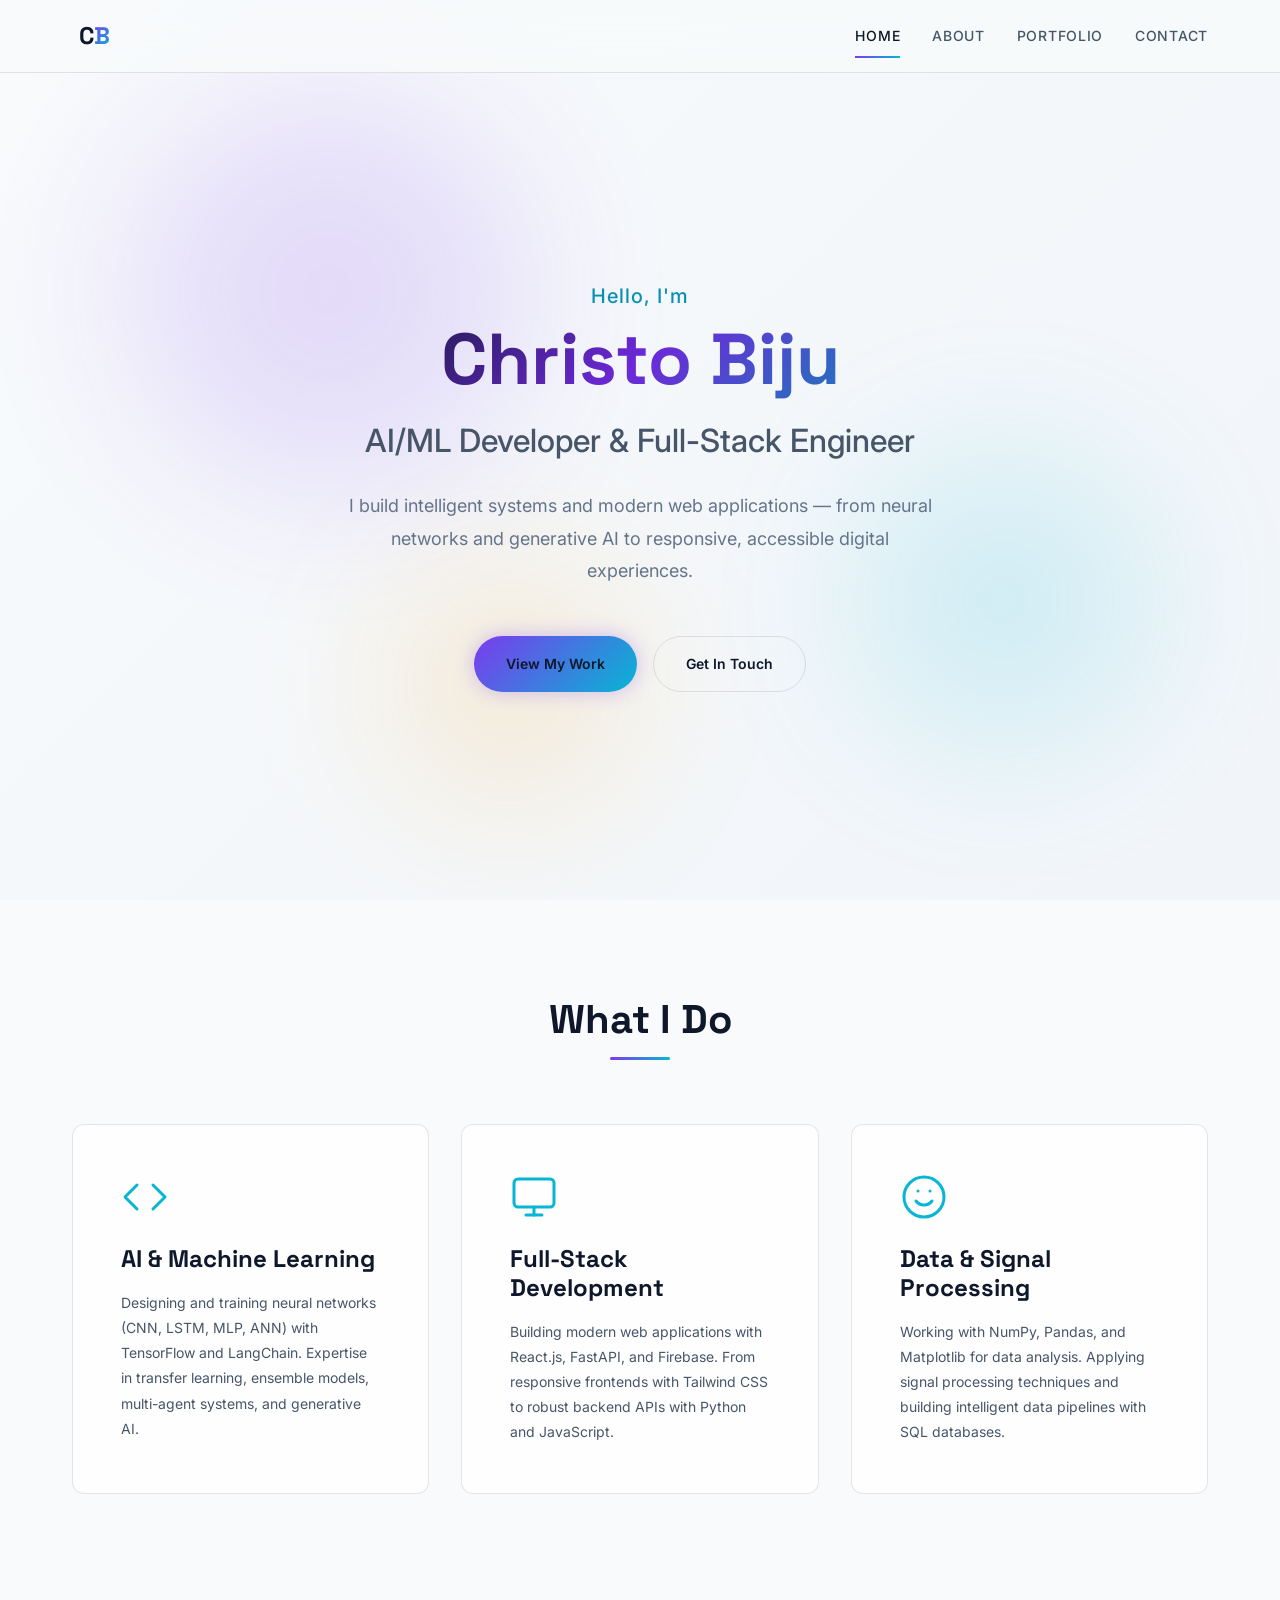
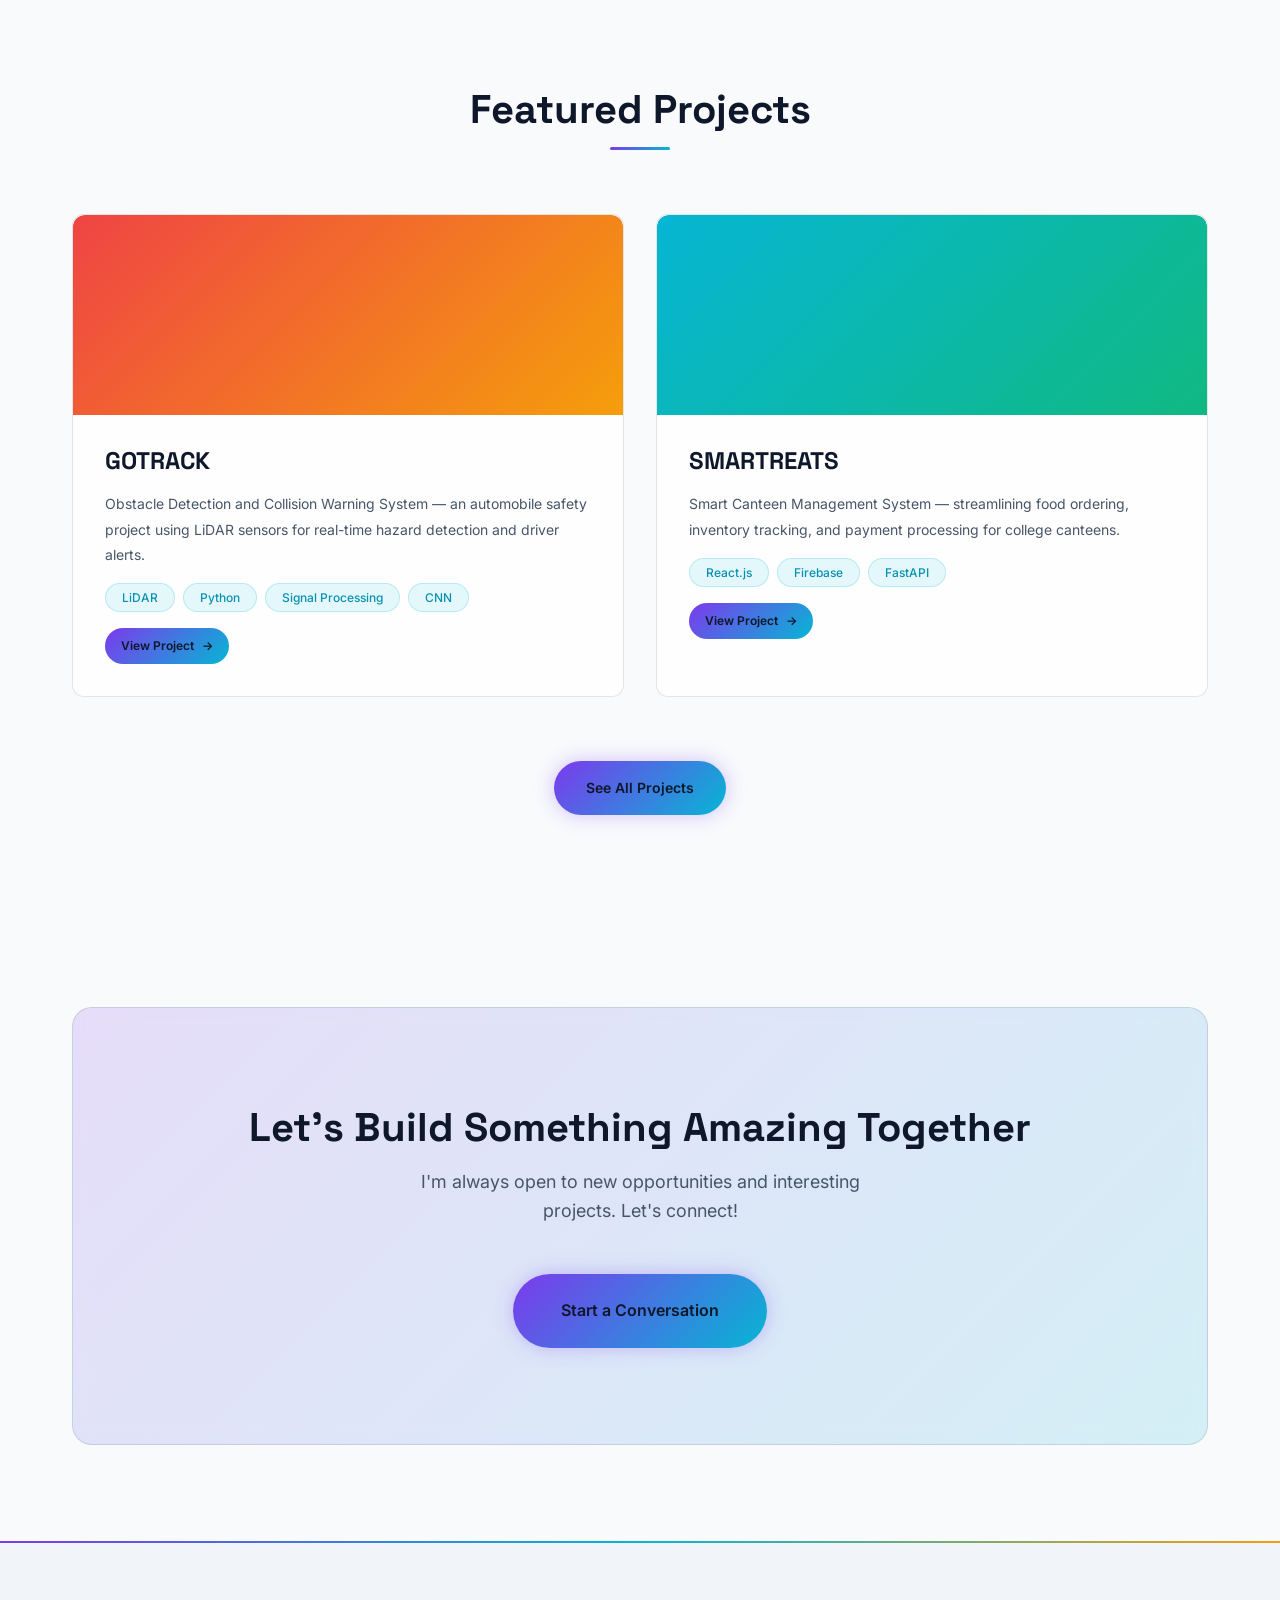
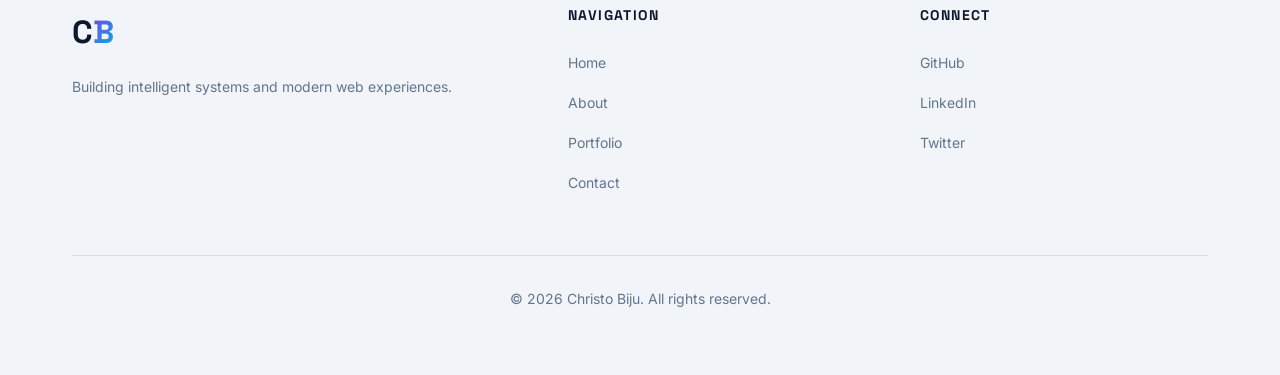
==== commit d19dd954: "c3" ====
--- a/index.html
+++ b/index.html
@@ -3,19 +3,19 @@
 <head>
   <meta charset="UTF-8">
   <meta name="viewport" content="width=device-width, initial-scale=1.0">
-  <title>Alex Morgan | Full-Stack Developer &amp; Designer</title>
-  <meta name="description" content="Portfolio of Alex Morgan, a full-stack developer and designer crafting beautiful, accessible digital experiences. View projects, skills, and get in touch.">
-  <meta name="keywords" content="full-stack developer, web designer, frontend development, backend engineering, UX/UI design, React, Node.js, portfolio, accessible web development, Alex Morgan">
-  <meta property="og:title" content="Alex Morgan | Full-Stack Developer &amp; Designer">
-  <meta property="og:description" content="Portfolio of Alex Morgan, a full-stack developer and designer crafting beautiful, accessible digital experiences. View projects, skills, and get in touch.">
+  <title>Christo Biju | AI/ML Developer &amp; Full-Stack Engineer</title>
+  <meta name="description" content="Portfolio of Christo Biju — AI/ML developer and full-stack engineer specializing in neural networks, generative AI, and modern web applications. B.Tech CSE student at Marian Engineering College.">
+  <meta name="keywords" content="Christo Biju, AI/ML developer, full-stack engineer, Python, TensorFlow, LangChain, React.js, neural networks, generative AI, portfolio">
+  <meta property="og:title" content="Christo Biju | AI/ML Developer &amp; Full-Stack Engineer">
+  <meta property="og:description" content="Portfolio of Christo Biju — AI/ML developer and full-stack engineer specializing in neural networks, generative AI, and modern web applications.">
   <meta property="og:type" content="website">
-  <meta property="og:url" content="https://alexmorgan.dev/">
-  <meta property="og:image" content="https://alexmorgan.dev/assets/og-image.jpg">
+  <meta property="og:url" content="https://christobiju.dev/">
+  <meta property="og:image" content="https://christobiju.dev/assets/og-image.jpg">
   <meta name="twitter:card" content="summary_large_image">
-  <meta name="twitter:title" content="Alex Morgan | Full-Stack Developer &amp; Designer">
-  <meta name="twitter:description" content="Portfolio of Alex Morgan, a full-stack developer and designer crafting beautiful, accessible digital experiences. View projects, skills, and get in touch.">
-  <meta name="twitter:image" content="https://alexmorgan.dev/assets/og-image.jpg">
-  <link rel="canonical" href="https://alexmorgan.dev/">
+  <meta name="twitter:title" content="Christo Biju | AI/ML Developer &amp; Full-Stack Engineer">
+  <meta name="twitter:description" content="Portfolio of Christo Biju — AI/ML developer and full-stack engineer specializing in neural networks, generative AI, and modern web applications.">
+  <meta name="twitter:image" content="https://christobiju.dev/assets/og-image.jpg">
+  <link rel="canonical" href="https://christobiju.dev/">
   <meta name="theme-color" content="#0a0e27">
   <link rel="stylesheet" href="styles.css">
   <link rel="preconnect" href="https://fonts.googleapis.com">
@@ -29,8 +29,8 @@
   <!-- Header with Navigation -->
   <header role="banner">
     <div class="container header-inner">
-      <a href="index.html" class="logo" aria-label="Alex Morgan - Home">
-        <span class="logo-text">A<span class="logo-accent">M</span></span>
+      <a href="index.html" class="logo" aria-label="Christo Biju - Home">
+        <span class="logo-text">C<span class="logo-accent">B</span></span>
       </a>
       
       <!-- Mobile menu button -->
@@ -61,9 +61,9 @@
       </div>
       <div class="container hero-content">
         <p class="hero-greeting animate-on-scroll">Hello, I'm</p>
-        <h1 id="hero-heading" class="hero-title animate-on-scroll">Alex Morgan</h1>
-        <p class="hero-subtitle animate-on-scroll">Full-Stack Developer <span aria-hidden="true">&amp;</span><span class="visually-hidden">and</span> Designer</p>
-        <p class="hero-description animate-on-scroll">I craft beautiful, accessible, and performant digital experiences that make a difference.</p>
+        <h1 id="hero-heading" class="hero-title animate-on-scroll">Christo Biju</h1>
+        <p class="hero-subtitle animate-on-scroll">AI/ML Developer <span aria-hidden="true">&amp;</span><span class="visually-hidden">and</span> Full-Stack Engineer</p>
+        <p class="hero-description animate-on-scroll">I build intelligent systems and modern web applications — from neural networks and generative AI to responsive, accessible digital experiences.</p>
         <div class="hero-cta animate-on-scroll">
           <a href="portfolio.html" class="btn btn-primary">View My Work</a>
           <a href="contact.html" class="btn btn-secondary">Get In Touch</a>
@@ -80,22 +80,22 @@
             <div class="card-icon" aria-hidden="true">
               <svg xmlns="http://www.w3.org/2000/svg" width="48" height="48" viewBox="0 0 24 24" fill="none" stroke="currentColor" stroke-width="1.5" stroke-linecap="round" stroke-linejoin="round" aria-hidden="true" focusable="false"><polyline points="16 18 22 12 16 6"></polyline><polyline points="8 6 2 12 8 18"></polyline></svg>
             </div>
-            <h3 class="card-title">Frontend Development</h3>
-            <p class="card-text">Building responsive, accessible interfaces with modern frameworks like React, Vue, and vanilla JavaScript. Pixel-perfect implementations with semantic HTML5 and CSS3.</p>
+            <h3 class="card-title">AI &amp; Machine Learning</h3>
+            <p class="card-text">Designing and training neural networks (CNN, LSTM, MLP, ANN) with TensorFlow and LangChain. Expertise in transfer learning, ensemble models, multi-agent systems, and generative AI.</p>
           </article>
           <article class="card animate-on-scroll" tabindex="0">
             <div class="card-icon" aria-hidden="true">
               <svg xmlns="http://www.w3.org/2000/svg" width="48" height="48" viewBox="0 0 24 24" fill="none" stroke="currentColor" stroke-width="1.5" stroke-linecap="round" stroke-linejoin="round" aria-hidden="true" focusable="false"><rect x="2" y="3" width="20" height="14" rx="2" ry="2"></rect><line x1="8" y1="21" x2="16" y2="21"></line><line x1="12" y1="17" x2="12" y2="21"></line></svg>
             </div>
-            <h3 class="card-title">Backend Engineering</h3>
-            <p class="card-text">Designing robust APIs and server architectures using Node.js, Python, and cloud services. Scalable, secure, and thoroughly tested solutions.</p>
+            <h3 class="card-title">Full-Stack Development</h3>
+            <p class="card-text">Building modern web applications with React.js, FastAPI, and Firebase. From responsive frontends with Tailwind CSS to robust backend APIs with Python and JavaScript.</p>
           </article>
           <article class="card animate-on-scroll" tabindex="0">
             <div class="card-icon" aria-hidden="true">
               <svg xmlns="http://www.w3.org/2000/svg" width="48" height="48" viewBox="0 0 24 24" fill="none" stroke="currentColor" stroke-width="1.5" stroke-linecap="round" stroke-linejoin="round" aria-hidden="true" focusable="false"><circle cx="12" cy="12" r="10"></circle><path d="M8 14s1.5 2 4 2 4-2 4-2"></path><line x1="9" y1="9" x2="9.01" y2="9"></line><line x1="15" y1="9" x2="15.01" y2="9"></line></svg>
             </div>
-            <h3 class="card-title">UX/UI Design</h3>
-            <p class="card-text">Creating intuitive, delightful user experiences grounded in research and accessibility. From wireframes to high-fidelity prototypes in Figma.</p>
+            <h3 class="card-title">Data &amp; Signal Processing</h3>
+            <p class="card-text">Working with NumPy, Pandas, and Matplotlib for data analysis. Applying signal processing techniques and building intelligent data pipelines with SQL databases.</p>
           </article>
         </div>
       </div>
@@ -107,27 +107,28 @@
         <h2 id="featured-heading" class="section-heading animate-on-scroll">Featured Projects</h2>
         <div class="card-grid">
           <article class="card project-card animate-on-scroll">
-            <div class="project-image" style="background: linear-gradient(135deg, #7c3aed 0%, #06b6d4 100%); height: 200px; border-radius: 12px 12px 0 0;" role="img" aria-label="EcoTrack application dashboard preview"></div>
+            <div class="project-image" style="background: linear-gradient(135deg, #ef4444 0%, #f59e0b 100%); height: 200px; border-radius: 12px 12px 0 0;" role="img" aria-label="GOTRACK obstacle detection system dashboard"></div>
             <div class="card-body">
-              <h3 class="card-title">EcoTrack</h3>
-              <p class="card-text">A sustainability dashboard helping companies track and reduce their carbon footprint with real-time analytics.</p>
+              <h3 class="card-title">GOTRACK</h3>
+              <p class="card-text">Obstacle Detection and Collision Warning System — an automobile safety project using LiDAR sensors for real-time hazard detection and driver alerts.</p>
               <div class="project-tags" aria-label="Technologies used">
-                <span class="tag">React</span>
-                <span class="tag">Node.js</span>
-                <span class="tag">D3.js</span>
+                <span class="tag">LiDAR</span>
+                <span class="tag">Python</span>
+                <span class="tag">Signal Processing</span>
+                <span class="tag">CNN</span>
               </div>
               <a href="portfolio.html" class="btn btn-small">View Project <span aria-hidden="true">→</span></a>
             </div>
           </article>
           <article class="card project-card animate-on-scroll">
-            <div class="project-image" style="background: linear-gradient(135deg, #f59e0b 0%, #ef4444 100%); height: 200px; border-radius: 12px 12px 0 0;" role="img" aria-label="MindFlow application meditation screen preview"></div>
+            <div class="project-image" style="background: linear-gradient(135deg, #06b6d4 0%, #10b981 100%); height: 200px; border-radius: 12px 12px 0 0;" role="img" aria-label="SMARTREATS canteen management interface"></div>
             <div class="card-body">
-              <h3 class="card-title">MindFlow</h3>
-              <p class="card-text">A mindfulness and meditation app with personalized sessions, progress tracking, and community features.</p>
+              <h3 class="card-title">SMARTREATS</h3>
+              <p class="card-text">Smart Canteen Management System — streamlining food ordering, inventory tracking, and payment processing for college canteens.</p>
               <div class="project-tags" aria-label="Technologies used">
-                <span class="tag">Vue.js</span>
+                <span class="tag">React.js</span>
                 <span class="tag">Firebase</span>
-                <span class="tag">PWA</span>
+                <span class="tag">FastAPI</span>
               </div>
               <a href="portfolio.html" class="btn btn-small">View Project <span aria-hidden="true">→</span></a>
             </div>
@@ -156,8 +157,8 @@
     <div class="container footer-inner">
       <div class="footer-grid">
         <div class="footer-col">
-          <p class="footer-logo">A<span class="logo-accent">M</span></p>
-          <p class="footer-tagline">Crafting digital experiences with purpose and precision.</p>
+          <p class="footer-logo">C<span class="logo-accent">B</span></p>
+          <p class="footer-tagline">Building intelligent systems and modern web experiences.</p>
         </div>
         <div class="footer-col">
           <h3 class="footer-heading">Navigation</h3>
@@ -180,7 +181,7 @@
         </div>
       </div>
       <div class="footer-bottom">
-        <p>&copy; <time datetime="2026">2026</time> Alex Morgan. All rights reserved.</p>
+        <p>&copy; <time datetime="2026">2026</time> Christo Biju. All rights reserved.</p>
       </div>
     </div>
   </footer>
